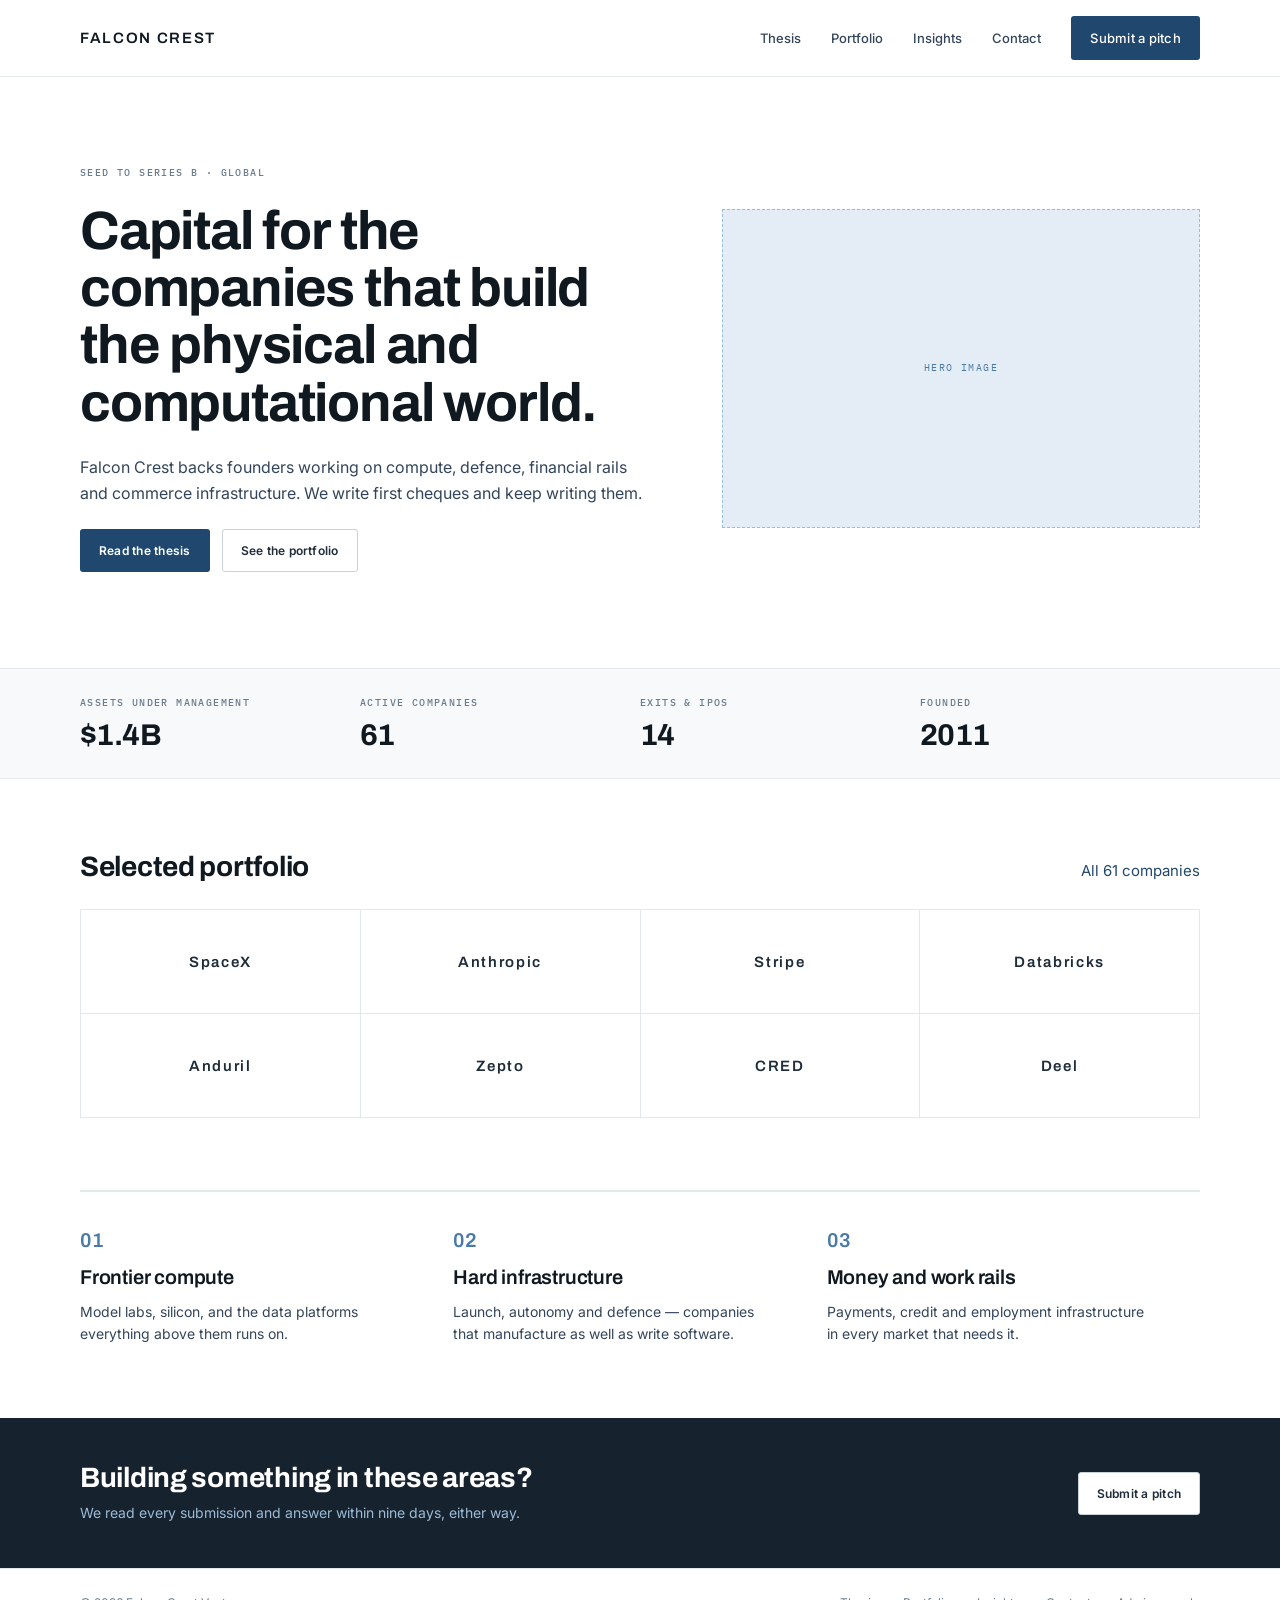
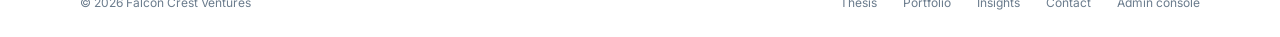
==== 92610120001_vats_kotadia/website/index.html @ a53edbc1 "Add Falcon Crest Ventures CSE submission and Pages deploy. Commit the original 92610120001_vats_kota" ====
<!DOCTYPE html>
<html lang="en">
<head>
  <meta charset="UTF-8">
  <meta name="viewport" content="width=device-width, initial-scale=1">
  <meta name="description" content="Falcon Crest Ventures backs founders building compute, defence, financial rails and commerce infrastructure. Seed to Series B, global.">
  <meta name="author" content="Vats Kotadia">
  <meta name="enrolment" content="92610120001">
  <title>Falcon Crest Ventures — Capital for the companies that build</title>
  <link rel="preconnect" href="https://fonts.googleapis.com">
  <link rel="preconnect" href="https://fonts.gstatic.com" crossorigin>
  <link href="https://fonts.googleapis.com/css2?family=Archivo:wght@400;600;700&family=IBM+Plex+Mono:wght@500&family=Inter:wght@400;500;600&display=swap" rel="stylesheet">
  <link rel="stylesheet" href="css/style.css">
</head>
<body>
  <a class="skip-link" href="#main">Skip to content</a>

  <!-- ============ Header ============ -->
  <header class="site-header">
    <div class="wrap site-header__inner">
      <a class="wordmark" href="index.html">Falcon Crest</a>

      <button class="nav-toggle" type="button" aria-expanded="false" aria-controls="site-nav">
        <span></span>
        <span class="sr-only">Open menu</span>
      </button>

      <nav class="site-nav" id="site-nav" aria-label="Main">
        <a href="thesis.html">Thesis</a>
        <a href="portfolio.html">Portfolio</a>
        <a href="insights.html">Insights</a>
        <a href="contact.html">Contact</a>
        <a class="btn btn--primary" href="contact.html">Submit a pitch</a>
      </nav>
    </div>
  </header>

  <main id="main">

    <!-- ============ Hero ============ -->
    <section class="wrap hero">
      <div class="hero__copy">
        <span class="eyebrow">Seed to Series B · Global</span>
        <h1 class="display-xl">Capital for the companies that build the physical and computational world.</h1>
        <p class="lead">Falcon Crest backs founders working on compute, defence, financial rails and commerce infrastructure. We write first cheques and keep writing them.</p>
        <div class="hero__actions">
          <a class="btn btn--primary" href="thesis.html">Read the thesis</a>
          <a class="btn btn--secondary" href="portfolio.html">See the portfolio</a>
        </div>
      </div>
      <div class="hero__media">
        <div class="media-slot">Hero image</div>
      </div>
    </section>

    <!-- ============ Firm statistics ============ -->
    <section class="band" aria-label="Firm at a glance">
      <div class="wrap stats">
        <div class="stat">
          <span class="eyebrow stat__label">Assets under management</span>
          <p class="metric">$1.4B</p>
        </div>
        <div class="stat">
          <span class="eyebrow stat__label">Active companies</span>
          <p class="metric">61</p>
        </div>
        <div class="stat">
          <span class="eyebrow stat__label">Exits &amp; IPOs</span>
          <p class="metric">14</p>
        </div>
        <div class="stat">
          <span class="eyebrow stat__label">Founded</span>
          <p class="metric">2011</p>
        </div>
      </div>
    </section>

    <!-- ============ Selected portfolio ============ -->
    <section class="wrap section">
      <div class="section-head">
        <h2 class="h1">Selected portfolio</h2>
        <a href="portfolio.html">All 61 companies</a>
      </div>

      <div class="logo-grid">
        <a class="logo-cell" href="company.html">SpaceX</a>
        <a class="logo-cell" href="company.html">Anthropic</a>
        <a class="logo-cell" href="company.html">Stripe</a>
        <a class="logo-cell" href="company.html">Databricks</a>
        <a class="logo-cell" href="company.html">Anduril</a>
        <a class="logo-cell" href="company.html">Zepto</a>
        <a class="logo-cell" href="company.html">CRED</a>
        <a class="logo-cell" href="company.html">Deel</a>
      </div>
    </section>

    <!-- ============ Focus areas ============ -->
    <section class="wrap" aria-label="Where we invest">
      <div class="focus-areas">
        <article class="focus">
          <span class="focus__index">01</span>
          <h3 class="h2">Frontier compute</h3>
          <p>Model labs, silicon, and the data platforms everything above them runs on.</p>
        </article>
        <article class="focus">
          <span class="focus__index">02</span>
          <h3 class="h2">Hard infrastructure</h3>
          <p>Launch, autonomy and defence — companies that manufacture as well as write software.</p>
        </article>
        <article class="focus">
          <span class="focus__index">03</span>
          <h3 class="h2">Money and work rails</h3>
          <p>Payments, credit and employment infrastructure in every market that needs it.</p>
        </article>
      </div>
    </section>

    <!-- ============ Call to action ============ -->
    <section class="cta-band">
      <div class="wrap cta-band__inner">
        <div>
          <h2 class="h1">Building something in these areas?</h2>
          <p>We read every submission and answer within nine days, either way.</p>
        </div>
        <a class="btn btn--secondary" href="contact.html">Submit a pitch</a>
      </div>
    </section>

  </main>

  <!-- ============ Footer ============ -->
  <footer class="site-footer">
    <div class="wrap site-footer__inner">
      <p>&copy; <span data-year>2026</span> Falcon Crest Ventures</p>
      <nav class="footer-links" aria-label="Footer">
        <a href="thesis.html">Thesis</a>
        <a href="portfolio.html">Portfolio</a>
        <a href="insights.html">Insights</a>
        <a href="contact.html">Contact</a>
        <a href="admin/login.html">Admin console</a>
      </nav>
    </div>
  </footer>

  <script src="js/main.js"></script>
</body>
</html>
---- 92610120001_vats_kotadia/website/css/style.css ----
/* ==========================================================================
   Falcon Crest Ventures — main stylesheet
   Vats Kotadia · Enrolment no. 92610120001
   Web Technology (01CE1306) — CSE Project
   Hand-written CSS3. No frameworks.
   Contents:
     1.  Design tokens (custom properties)
     2.  Reset and base elements
     3.  Typography scale
     4.  Layout helpers
     5.  Buttons, chips, pills
     6.  Site header and navigation
     7.  Site footer
     8.  Home page sections
     9.  Portfolio grid and filters
     10. Company detail page
     11. Thesis page
     12. Insights page
     13. Contact page and forms
     14. Responsive breakpoints
   ========================================================================== */

/* ---------- 1. Design tokens ---------- */
:root {
  /* ink */
  --ink-900: #101820;
  --ink-700: #1f2c3a;
  --ink-600: #33455a;
  --ink-400: #6b7c8d;
  --ink-300: #95a3b0;

  /* brand */
  --brand-700: #20486f;
  --brand-500: #4a7aa8;
  --brand-300: #9bbbd6;
  --brand-100: #e4edf6;

  /* surfaces */
  --surface: #ffffff;
  --paper: #f7f9fb;
  --dark: #16222e;

  /* lines */
  --line-strong: #c9d2da;
  --line: #e3e8ed;

  /* state */
  --success: #1e7a4d;
  --warn: #a96a14;
  --danger: #b03a2e;

  /* type */
  --font-display: "Archivo", "Helvetica Neue", Arial, sans-serif;
  --font-body: "Inter", "Segoe UI", Roboto, Helvetica, Arial, sans-serif;
  --font-mono: "IBM Plex Mono", "SFMono-Regular", Consolas, monospace;

  /* spacing */
  --gutter: 80px;
  --radius: 3px;

  /* motion */
  --ease: cubic-bezier(0.2, 0, 0.2, 1);
}

/* ---------- 2. Reset and base ---------- */
*,
*::before,
*::after {
  box-sizing: border-box;
}

html {
  -webkit-text-size-adjust: 100%;
  scroll-behavior: smooth;
}

body {
  margin: 0;
  background: var(--surface);
  color: var(--ink-900);
  font-family: var(--font-body);
  font-size: 15px;
  line-height: 1.6;
  -webkit-font-smoothing: antialiased;
}

img {
  max-width: 100%;
  display: block;
}

a {
  color: var(--brand-700);
  text-decoration: none;
}

a:hover {
  text-decoration: underline;
}

ul,
ol {
  margin: 0;
  padding: 0;
  list-style: none;
}

/* Keyboard focus stays visible everywhere. */
:focus-visible {
  outline: 2px solid var(--brand-500);
  outline-offset: 2px;
}

/* Screen-reader-only text, used for form and landmark labels. */
.sr-only {
  position: absolute;
  width: 1px;
  height: 1px;
  padding: 0;
  margin: -1px;
  overflow: hidden;
  clip: rect(0, 0, 0, 0);
  white-space: nowrap;
  border: 0;
}

.skip-link {
  position: absolute;
  left: -9999px;
  top: 0;
  z-index: 100;
  background: var(--brand-700);
  color: #fff;
  padding: 10px 18px;
}

.skip-link:focus {
  left: 12px;
  top: 12px;
}

/* ---------- 3. Typography ---------- */
h1,
h2,
h3,
h4 {
  font-family: var(--font-display);
  margin: 0;
  line-height: 1.15;
  letter-spacing: -0.01em;
}

p {
  margin: 0;
}

.display-xl {
  font-size: clamp(32px, 4.4vw, 54px);
  font-weight: 700;
  letter-spacing: -0.022em;
  line-height: 1.06;
}

.display-l {
  font-size: clamp(28px, 3.2vw, 38px);
  font-weight: 700;
  letter-spacing: -0.018em;
  line-height: 1.1;
}

.h1 {
  font-size: clamp(22px, 2.2vw, 28px);
  font-weight: 700;
}

.h2 {
  font-size: 20px;
  font-weight: 600;
}

.h3 {
  font-size: 15px;
  font-weight: 600;
}

.eyebrow {
  font-family: var(--font-mono);
  font-size: 10px;
  font-weight: 500;
  letter-spacing: 0.14em;
  text-transform: uppercase;
  color: var(--ink-400);
  display: block;
}

.lead {
  font-size: 16px;
  line-height: 1.65;
  color: var(--ink-600);
  max-width: 62ch;
}

.body-sm {
  font-size: 12px;
  color: var(--ink-400);
}

.metric {
  font-family: var(--font-display);
  font-size: 30px;
  font-weight: 700;
  letter-spacing: -0.02em;
  line-height: 1.1;
}

.muted {
  color: var(--ink-600);
}

/* ---------- 4. Layout helpers ---------- */
.wrap {
  max-width: 1440px;
  margin: 0 auto;
  padding-inline: var(--gutter);
}

.section {
  padding-block: 72px;
}

.section--tight {
  padding-block: 44px;
}

.section-head {
  display: flex;
  justify-content: space-between;
  align-items: flex-end;
  gap: 24px;
  margin-bottom: 26px;
}

.rule-top {
  border-top: 1px solid var(--line);
}

.grid {
  display: grid;
  gap: 24px;
}

.band {
  background: var(--paper);
  border-block: 1px solid var(--line);
}

/* ---------- 5. Buttons, chips, pills ---------- */
.btn {
  display: inline-flex;
  align-items: center;
  justify-content: center;
  gap: 8px;
  font-family: var(--font-body);
  font-size: 12px;
  font-weight: 600;
  letter-spacing: 0.02em;
  padding: 11px 18px;
  border-radius: var(--radius);
  border: 1px solid transparent;
  cursor: pointer;
  transition: background-color 0.15s var(--ease), border-color 0.15s var(--ease);
  text-decoration: none;
}

.btn:hover {
  text-decoration: none;
}

.btn--primary {
  background: var(--brand-700);
  color: #fff;
}

.btn--primary:hover {
  background: #17395a;
}

.btn--secondary {
  background: var(--surface);
  color: var(--ink-700);
  border-color: var(--line-strong);
}

.btn--secondary:hover {
  border-color: var(--ink-400);
  background: var(--paper);
}

.btn--ghost {
  background: var(--paper);
  color: var(--brand-700);
}

.btn--block {
  width: 100%;
}

.btn:disabled,
.btn[aria-disabled="true"] {
  opacity: 0.55;
  cursor: not-allowed;
}

.chip {
  display: inline-flex;
  align-items: center;
  font-family: var(--font-body);
  font-size: 13px;
  font-weight: 500;
  padding: 7px 14px;
  border-radius: var(--radius);
  border: 1px solid var(--line);
  background: var(--surface);
  color: var(--ink-600);
  cursor: pointer;
  transition: background-color 0.15s var(--ease), border-color 0.15s var(--ease);
}

.chip:hover {
  border-color: var(--line-strong);
}

.chip[aria-pressed="true"],
.chip.is-active,
.chip:has(input:checked) {
  background: var(--brand-100);
  border-color: var(--brand-300);
  color: var(--brand-700);
}

/* The segmented control uses real radios, hidden inside their labels. */
.chip:has(input:focus-visible) {
  outline: 2px solid var(--brand-500);
  outline-offset: 2px;
}

.chip-row {
  display: flex;
  flex-wrap: wrap;
  gap: 8px;
}

.pill {
  display: inline-flex;
  align-items: center;
  font-size: 12px;
}

.pill--current {
  color: var(--success);
}

.pill--overdue {
  color: var(--warn);
  border: 1px solid var(--warn);
  border-radius: var(--radius);
  padding: 3px 10px;
}

/* ---------- 6. Site header ---------- */
.site-header {
  position: sticky;
  top: 0;
  z-index: 40;
  background: var(--surface);
  border-bottom: 1px solid var(--line);
}

.site-header__inner {
  display: flex;
  align-items: center;
  justify-content: space-between;
  min-height: 76px;
}

.wordmark {
  font-family: var(--font-display);
  font-size: 15px;
  font-weight: 600;
  letter-spacing: 0.11em;
  text-transform: uppercase;
  color: var(--ink-900);
  text-decoration: none;
}

.wordmark:hover {
  text-decoration: none;
}

.site-nav {
  display: flex;
  align-items: center;
  gap: 30px;
}

.site-nav a {
  font-size: 13px;
  font-weight: 500;
  color: var(--ink-600);
  text-decoration: none;
}

.site-nav a:hover {
  color: var(--ink-900);
  text-decoration: none;
}

.site-nav a[aria-current="page"] {
  color: var(--brand-700);
}

/* .site-nav a is more specific than .btn--primary, so without this the button
   label inherits the nav link colour and disappears against the dark fill. */
.site-nav a.btn--primary,
.site-nav a.btn--primary:hover {
  color: #fff;
}

.site-nav a.btn--secondary {
  color: var(--ink-700);
}

.site-footer a.btn--primary {
  color: #fff;
}

/* Hamburger — only shown on narrow screens. */
.nav-toggle {
  display: none;
  width: 42px;
  height: 38px;
  padding: 0;
  background: var(--surface);
  border: 1px solid var(--line-strong);
  border-radius: var(--radius);
  cursor: pointer;
}

.nav-toggle span,
.nav-toggle span::before,
.nav-toggle span::after {
  display: block;
  width: 18px;
  height: 1.5px;
  background: var(--ink-900);
  margin-inline: auto;
  transition: transform 0.2s var(--ease), opacity 0.2s var(--ease);
}

.nav-toggle span::before,
.nav-toggle span::after {
  content: "";
  position: relative;
}

.nav-toggle span::before {
  top: -5px;
}

.nav-toggle span::after {
  top: 3.5px;
}

.nav-toggle[aria-expanded="true"] span {
  background: transparent;
}

.nav-toggle[aria-expanded="true"] span::before {
  transform: translateY(5px) rotate(45deg);
}

.nav-toggle[aria-expanded="true"] span::after {
  transform: translateY(-3.5px) rotate(-45deg);
}

/* ---------- 7. Site footer ---------- */
.site-footer {
  border-top: 1px solid var(--line);
  padding-block: 24px;
}

.site-footer__inner {
  display: flex;
  align-items: center;
  justify-content: space-between;
  gap: 20px;
  flex-wrap: wrap;
}

.site-footer a,
.site-footer p {
  font-size: 12px;
  color: var(--ink-400);
  text-decoration: none;
}

.site-footer a:hover {
  color: var(--ink-700);
}

.footer-links {
  display: flex;
  gap: 26px;
  flex-wrap: wrap;
}

/* ---------- 8. Home ---------- */
.hero {
  display: grid;
  grid-template-columns: minmax(0, 1fr) minmax(0, 0.85fr);
  gap: 80px;
  align-items: center;
  padding-block: 88px 96px;
}

.hero__copy > * + * {
  margin-top: 22px;
}

.hero__actions {
  display: flex;
  gap: 12px;
  flex-wrap: wrap;
}

/* Placeholder blocks stand in for photography that is not part of this brief. */
.media-slot {
  display: grid;
  place-items: center;
  background: var(--brand-100);
  border: 1px dashed var(--brand-300);
  aspect-ratio: 3 / 2;
  color: var(--brand-500);
  font-family: var(--font-mono);
  font-size: 10px;
  letter-spacing: 0.14em;
  text-transform: uppercase;
}

.media-slot--wide {
  aspect-ratio: 21 / 10;
}

.stats {
  display: grid;
  grid-template-columns: repeat(4, minmax(0, 1fr));
  gap: 0;
  padding-block: 26px;
}

/* Grid children need min-width:0 or long values force the track wider. */
.stat {
  min-width: 0;
}

.stat__label {
  margin-bottom: 8px;
}

.logo-grid {
  display: grid;
  grid-template-columns: repeat(4, minmax(0, 1fr));
  border: 1px solid var(--line);
  border-right: 0;
  border-bottom: 0;
}

.logo-cell {
  display: grid;
  place-items: center;
  min-height: 104px;
  border-right: 1px solid var(--line);
  border-bottom: 1px solid var(--line);
  font-family: var(--font-display);
  font-size: 15px;
  font-weight: 600;
  letter-spacing: 0.11em;
  color: var(--ink-700);
  text-decoration: none;
  transition: background-color 0.15s var(--ease);
}

.logo-cell:hover {
  background: var(--paper);
  text-decoration: none;
}

.focus-areas {
  display: grid;
  grid-template-columns: repeat(3, minmax(0, 1fr));
  gap: 0;
  margin-bottom: 72px;
}

.focus {
  border-top: 2px solid var(--line);
  padding: 32px 48px 0 0;
}

.focus__index {
  color: var(--brand-500);
  font-family: var(--font-display);
  font-size: 20px;
  font-weight: 600;
  display: block;
  margin-bottom: 10px;
}

.focus h3 {
  margin-bottom: 12px;
}

.focus p {
  color: var(--ink-600);
  font-size: 14px;
  max-width: 40ch;
}

.cta-band {
  background: var(--dark);
  color: #fff;
  padding-block: 44px;
}

.cta-band__inner {
  display: flex;
  align-items: center;
  justify-content: space-between;
  gap: 32px;
  flex-wrap: wrap;
}

.cta-band h2 {
  color: #fff;
  margin-bottom: 8px;
}

.cta-band p {
  color: var(--brand-300);
  font-size: 14px;
}

/* ---------- 9. Portfolio ---------- */
.filter-bar {
  display: flex;
  justify-content: space-between;
  align-items: center;
  gap: 20px;
  flex-wrap: wrap;
  margin-bottom: 28px;
}

.filter-bar__right {
  display: flex;
  align-items: center;
  gap: 10px;
  flex-wrap: wrap;
}

.company-grid {
  display: grid;
  grid-template-columns: repeat(4, minmax(0, 1fr));
  gap: 24px;
}

.company-card {
  display: flex;
  flex-direction: column;
  gap: 14px;
  padding: 20px 20px 18px;
  border: 1px solid var(--line);
  border-radius: var(--radius);
  background: var(--surface);
  transition: border-color 0.15s var(--ease);
}

.company-card:hover {
  border-color: var(--line-strong);
}

.company-card__logo {
  display: grid;
  place-items: center;
  height: 64px;
  background: var(--paper);
  font-family: var(--font-display);
  font-size: 15px;
  font-weight: 600;
  letter-spacing: 0.1em;
  color: var(--ink-700);
}

.company-card__meta {
  font-family: var(--font-mono);
  font-size: 10px;
  letter-spacing: 0.14em;
  text-transform: uppercase;
  color: var(--brand-500);
  display: block;
  margin-bottom: 6px;
}

.company-card h3 {
  font-size: 20px;
  margin-bottom: 6px;
}

.company-card p {
  font-size: 14px;
  color: var(--ink-600);
}

.company-card__foot {
  margin-top: auto;
  padding-top: 14px;
  border-top: 1px solid var(--line);
  font-size: 12px;
  color: var(--ink-400);
}

.load-more {
  display: flex;
  justify-content: center;
  margin-top: 40px;
}

.empty-state {
  border: 1px dashed var(--line-strong);
  border-radius: var(--radius);
  padding: 48px;
  text-align: center;
  color: var(--ink-600);
}

/* ---------- 10. Company detail ---------- */
.breadcrumb {
  display: flex;
  gap: 8px;
  align-items: center;
  font-size: 12px;
  color: var(--ink-400);
  margin-bottom: 22px;
}

.detail-head {
  display: grid;
  grid-template-columns: minmax(0, 1.4fr) minmax(0, 1fr);
  gap: 64px;
  align-items: start;
}

.fact-table {
  width: 100%;
  border-collapse: collapse;
}

.fact-table th,
.fact-table td {
  text-align: left;
  padding: 13px 0;
  border-bottom: 1px solid var(--line);
  font-size: 14px;
}

.fact-table th {
  font-family: var(--font-mono);
  font-size: 10px;
  font-weight: 500;
  letter-spacing: 0.14em;
  text-transform: uppercase;
  color: var(--ink-400);
  width: 45%;
}

.fact-table td {
  color: var(--ink-900);
  font-weight: 500;
}

.timeline {
  border-left: 2px solid var(--line);
  padding-left: 26px;
}

.timeline li {
  padding-bottom: 26px;
  position: relative;
}

.timeline li::before {
  content: "";
  position: absolute;
  left: -33px;
  top: 6px;
  width: 9px;
  height: 9px;
  background: var(--brand-500);
  border-radius: 50%;
}

.timeline time {
  font-family: var(--font-mono);
  font-size: 10px;
  letter-spacing: 0.14em;
  text-transform: uppercase;
  color: var(--ink-400);
  display: block;
  margin-bottom: 5px;
}

/* ---------- 11. Thesis ---------- */
.criteria {
  display: grid;
  grid-template-columns: repeat(2, minmax(0, 1fr));
  gap: 80px;
}

.criteria li {
  display: flex;
  gap: 12px;
  margin-bottom: 20px;
}

.criteria .marker {
  flex: 0 0 auto;
  width: 9px;
  height: 9px;
  margin-top: 7px;
  border-radius: 1px;
}

.criteria--yes .marker {
  background: var(--brand-500);
}

.criteria--no .marker {
  background: var(--ink-300);
}

.criteria h4 {
  font-size: 15px;
  margin-bottom: 5px;
}

.criteria p {
  font-size: 14px;
  color: var(--ink-600);
}

.terms {
  display: grid;
  grid-template-columns: repeat(4, minmax(0, 1fr));
  padding-block: 26px;
}

.tag-row {
  display: flex;
  gap: 6px;
  flex-wrap: wrap;
  margin-top: 14px;
}

.tag {
  font-size: 13px;
  padding: 6px 12px;
  border: 1px solid var(--line);
  border-radius: var(--radius);
  color: var(--ink-600);
}

/* ---------- 12. Insights ---------- */
.insight-split {
  display: grid;
  grid-template-columns: minmax(0, 1.7fr) minmax(0, 1fr);
  gap: 48px;
}

.feature > * + * {
  margin-top: 16px;
}

.byline {
  display: flex;
  align-items: center;
  gap: 10px;
  margin-top: 22px;
}

.avatar {
  width: 28px;
  height: 28px;
  border-radius: 50%;
  background: var(--brand-300);
  flex: 0 0 auto;
  display: grid;
  place-items: center;
  font-size: 11px;
  font-weight: 600;
  color: var(--brand-700);
}

.article-list li {
  padding-block: 20px;
  border-bottom: 1px solid var(--line);
}

.article-list h3 {
  font-size: 20px;
  margin-block: 7px;
}

.article-list p {
  font-size: 14px;
  color: var(--ink-600);
}

.article-row {
  display: grid;
  grid-template-columns: repeat(3, minmax(0, 1fr));
  gap: 32px;
  margin-top: 48px;
}

.article-card > * + * {
  margin-top: 12px;
}

.article-card h3 {
  font-size: 20px;
}

.article-card p {
  font-size: 14px;
  color: var(--ink-600);
}

.newsletter {
  display: flex;
  align-items: center;
  justify-content: space-between;
  gap: 32px;
  flex-wrap: wrap;
  padding-block: 36px;
}

.newsletter__form {
  display: flex;
  gap: 10px;
  align-items: flex-start;
  flex-wrap: wrap;
}

/* ---------- 13. Forms ---------- */
.form-grid {
  display: grid;
  grid-template-columns: repeat(2, minmax(0, 1fr));
  gap: 20px;
}

.field {
  display: flex;
  flex-direction: column;
  gap: 8px;
  margin-bottom: 22px;
}

.field label {
  font-family: var(--font-mono);
  font-size: 10px;
  font-weight: 500;
  letter-spacing: 0.14em;
  text-transform: uppercase;
  color: var(--ink-400);
}

.field input[type="text"],
.field input[type="email"],
.field input[type="url"],
.field input[type="password"],
.field input[type="number"],
.field select,
.field textarea {
  font-family: var(--font-body);
  font-size: 14px;
  color: var(--ink-900);
  background: var(--surface);
  border: 1px solid var(--line-strong);
  border-radius: var(--radius);
  padding: 12px 14px;
  width: 100%;
  transition: border-color 0.15s var(--ease), box-shadow 0.15s var(--ease);
}

.field textarea {
  min-height: 120px;
  resize: vertical;
}

.field input:focus,
.field select:focus,
.field textarea:focus {
  border-color: var(--brand-500);
  box-shadow: 0 0 0 3px var(--brand-100);
  outline: none;
}

.field input::placeholder,
.field textarea::placeholder {
  color: var(--ink-300);
}

/* Validation states are driven by js/validation.js */
.field.is-invalid input,
.field.is-invalid select,
.field.is-invalid textarea {
  border-color: var(--danger);
}

.field.is-invalid input:focus,
.field.is-invalid select:focus,
.field.is-invalid textarea:focus {
  box-shadow: 0 0 0 3px rgba(176, 58, 46, 0.12);
}

.field.is-valid input,
.field.is-valid select,
.field.is-valid textarea {
  border-color: var(--success);
}

.field__error {
  font-size: 12px;
  color: var(--danger);
  min-height: 0;
  display: none;
}

.field.is-invalid .field__error {
  display: block;
}

.field__hint {
  font-size: 12px;
  color: var(--ink-400);
}

.char-count {
  font-size: 12px;
  color: var(--ink-400);
  text-align: right;
}

.char-count.is-over {
  color: var(--danger);
}

.segmented {
  display: flex;
  gap: 8px;
  flex-wrap: wrap;
}

/* .field label makes labels uppercase mono; the chips inside the segmented
   control are labels too, so they need their own treatment back. */
.field .segmented label.chip {
  font-family: var(--font-body);
  font-size: 13px;
  font-weight: 500;
  letter-spacing: 0;
  text-transform: none;
  color: var(--ink-600);
}

.field .segmented label.chip:has(input:checked) {
  color: var(--brand-700);
}

.dropzone {
  display: grid;
  place-items: center;
  min-height: 80px;
  background: var(--paper);
  border: 1px dashed var(--line-strong);
  border-radius: var(--radius);
  padding: 20px;
  text-align: center;
  color: var(--ink-400);
  font-size: 13px;
  cursor: pointer;
}

.dropzone.is-dragover {
  border-color: var(--brand-500);
  background: var(--brand-100);
}

.form-status {
  display: none;
  padding: 14px 16px;
  border-radius: var(--radius);
  font-size: 14px;
  margin-bottom: 22px;
}

.form-status.is-visible {
  display: block;
}

.form-status--ok {
  background: rgba(30, 122, 77, 0.09);
  border: 1px solid rgba(30, 122, 77, 0.35);
  color: var(--success);
}

.form-status--error {
  background: rgba(176, 58, 46, 0.08);
  border: 1px solid rgba(176, 58, 46, 0.35);
  color: var(--danger);
}

.submit-row {
  display: flex;
  align-items: center;
  gap: 16px;
  flex-wrap: wrap;
}

.contact-split {
  display: grid;
  grid-template-columns: minmax(0, 1.35fr) minmax(0, 1fr);
}

.contact-form-col {
  padding: 56px var(--gutter) 64px;
}

.contact-side {
  background: var(--paper);
  border-left: 1px solid var(--line);
  padding: 0;
}

.contact-side__block {
  padding: 32px 48px;
  border-bottom: 1px solid var(--line);
}

.contact-side__block:first-child {
  padding-top: 56px;
}

.contact-side__block a {
  font-size: 16px;
}

.office-grid {
  display: grid;
  grid-template-columns: repeat(2, minmax(0, 1fr));
  gap: 40px;
}

.office address {
  font-style: normal;
  font-size: 14px;
  color: var(--ink-600);
  margin-top: 8px;
}

/* ---------- 14. Responsive ---------- */

/* Large desktop down to small laptop */
@media (max-width: 1180px) {
  :root {
    --gutter: 48px;
  }

  .hero {
    gap: 48px;
  }

  .company-grid {
    grid-template-columns: repeat(3, minmax(0, 1fr));
  }

  .criteria {
    gap: 48px;
  }
}

/* Tablet */
@media (max-width: 900px) {
  :root {
    --gutter: 32px;
  }

  .nav-toggle {
    display: block;
  }

  /* Collapse the nav into a stacked panel under the header. */
  .site-nav {
    position: absolute;
    left: 0;
    right: 0;
    top: 100%;
    flex-direction: column;
    align-items: stretch;
    gap: 0;
    background: var(--surface);
    border-bottom: 1px solid var(--line);
    padding: 8px var(--gutter) 20px;
    display: none;
  }

  .site-nav.is-open {
    display: flex;
  }

  .site-nav a {
    padding-block: 13px;
    border-bottom: 1px solid var(--line);
    font-size: 15px;
  }

  .site-nav .btn {
    margin-top: 14px;
    justify-content: center;
  }

  .hero {
    grid-template-columns: 1fr;
    padding-block: 48px 56px;
  }

  .hero__media {
    order: -1;
  }

  .stats {
    grid-template-columns: repeat(2, minmax(0, 1fr));
    gap: 24px 0;
  }

  .logo-grid {
    grid-template-columns: repeat(2, minmax(0, 1fr));
  }

  .focus-areas {
    grid-template-columns: 1fr;
    gap: 0;
  }

  .focus {
    padding-right: 0;
    padding-bottom: 28px;
  }

  .company-grid {
    grid-template-columns: repeat(2, minmax(0, 1fr));
  }

  .criteria,
  .insight-split,
  .detail-head {
    grid-template-columns: 1fr;
    gap: 40px;
  }

  .article-row {
    grid-template-columns: 1fr;
    gap: 36px;
  }

  .terms {
    grid-template-columns: repeat(2, minmax(0, 1fr));
    gap: 24px 0;
  }

  .contact-split {
    grid-template-columns: 1fr;
  }

  .contact-form-col {
    padding: 40px var(--gutter) 48px;
  }

  .contact-side {
    border-left: 0;
    border-top: 1px solid var(--line);
  }

  .contact-side__block {
    padding: 28px var(--gutter);
  }

  .contact-side__block:first-child {
    padding-top: 32px;
  }

  .section {
    padding-block: 48px;
  }
}

/* Phone */
@media (max-width: 600px) {
  :root {
    --gutter: 20px;
  }

  body {
    font-size: 14px;
  }

  .section-head {
    flex-direction: column;
    align-items: flex-start;
    gap: 10px;
  }

  .stats,
  .terms {
    grid-template-columns: 1fr;
  }

  .logo-grid,
  .company-grid,
  .form-grid,
  .office-grid {
    grid-template-columns: 1fr;
  }

  .filter-bar {
    align-items: stretch;
  }

  .chip-row {
    overflow-x: auto;
    flex-wrap: nowrap;
    padding-bottom: 6px;
    -webkit-overflow-scrolling: touch;
  }

  .newsletter__form,
  .cta-band__inner {
    width: 100%;
  }

  .newsletter__form .field {
    flex: 1 1 100%;
  }

  .btn {
    padding: 12px 18px;
  }
}

/* People who ask for less motion get none of ours. */
@media (prefers-reduced-motion: reduce) {
  html {
    scroll-behavior: auto;
  }

  *,
  *::before,
  *::after {
    transition-duration: 0.01ms !important;
    animation-duration: 0.01ms !important;
  }
}

/* Printing the site should not waste ink on chrome. */
@media print {
  .site-header,
  .site-footer,
  .nav-toggle,
  .cta-band {
    display: none;
  }
}

/* ==========================================================================
   15. Small layout classes
   These replace inline style attributes so presentation stays in the
   stylesheet. Chart bar percentages remain inline because they are data.
   ========================================================================== */

.measure-narrow {
  max-width: 34ch;
}

.stack-gap {
  margin-top: 26px;
}

.section-gap {
  margin-top: 48px;
  margin-bottom: 20px;
}

.title-gap {
  margin-block: 10px 16px;
}

.title-gap-lg {
  margin-block: 18px;
  max-width: 16ch;
}

.list-heading {
  margin-bottom: 22px;
}

.body-gap {
  margin-top: 16px;
}

.field--inline {
  margin: 0;
  min-width: 260px;
}

.field--flush {
  margin: 0;
}

.consent-label {
  font-family: var(--font-body);
  font-size: 13px;
  font-weight: 500;
  letter-spacing: 0;
  text-transform: none;
  color: var(--ink-600);
}

.status-inline {
  flex: 1 1 100%;
  margin-bottom: 0;
}

.actions-flush {
  padding-block: 0;
}

.contact-side__block--last {
  border-bottom: 0;
}

.textarea--short {
  min-height: 80px;
}

.login-support {
  color: var(--brand-300);
}
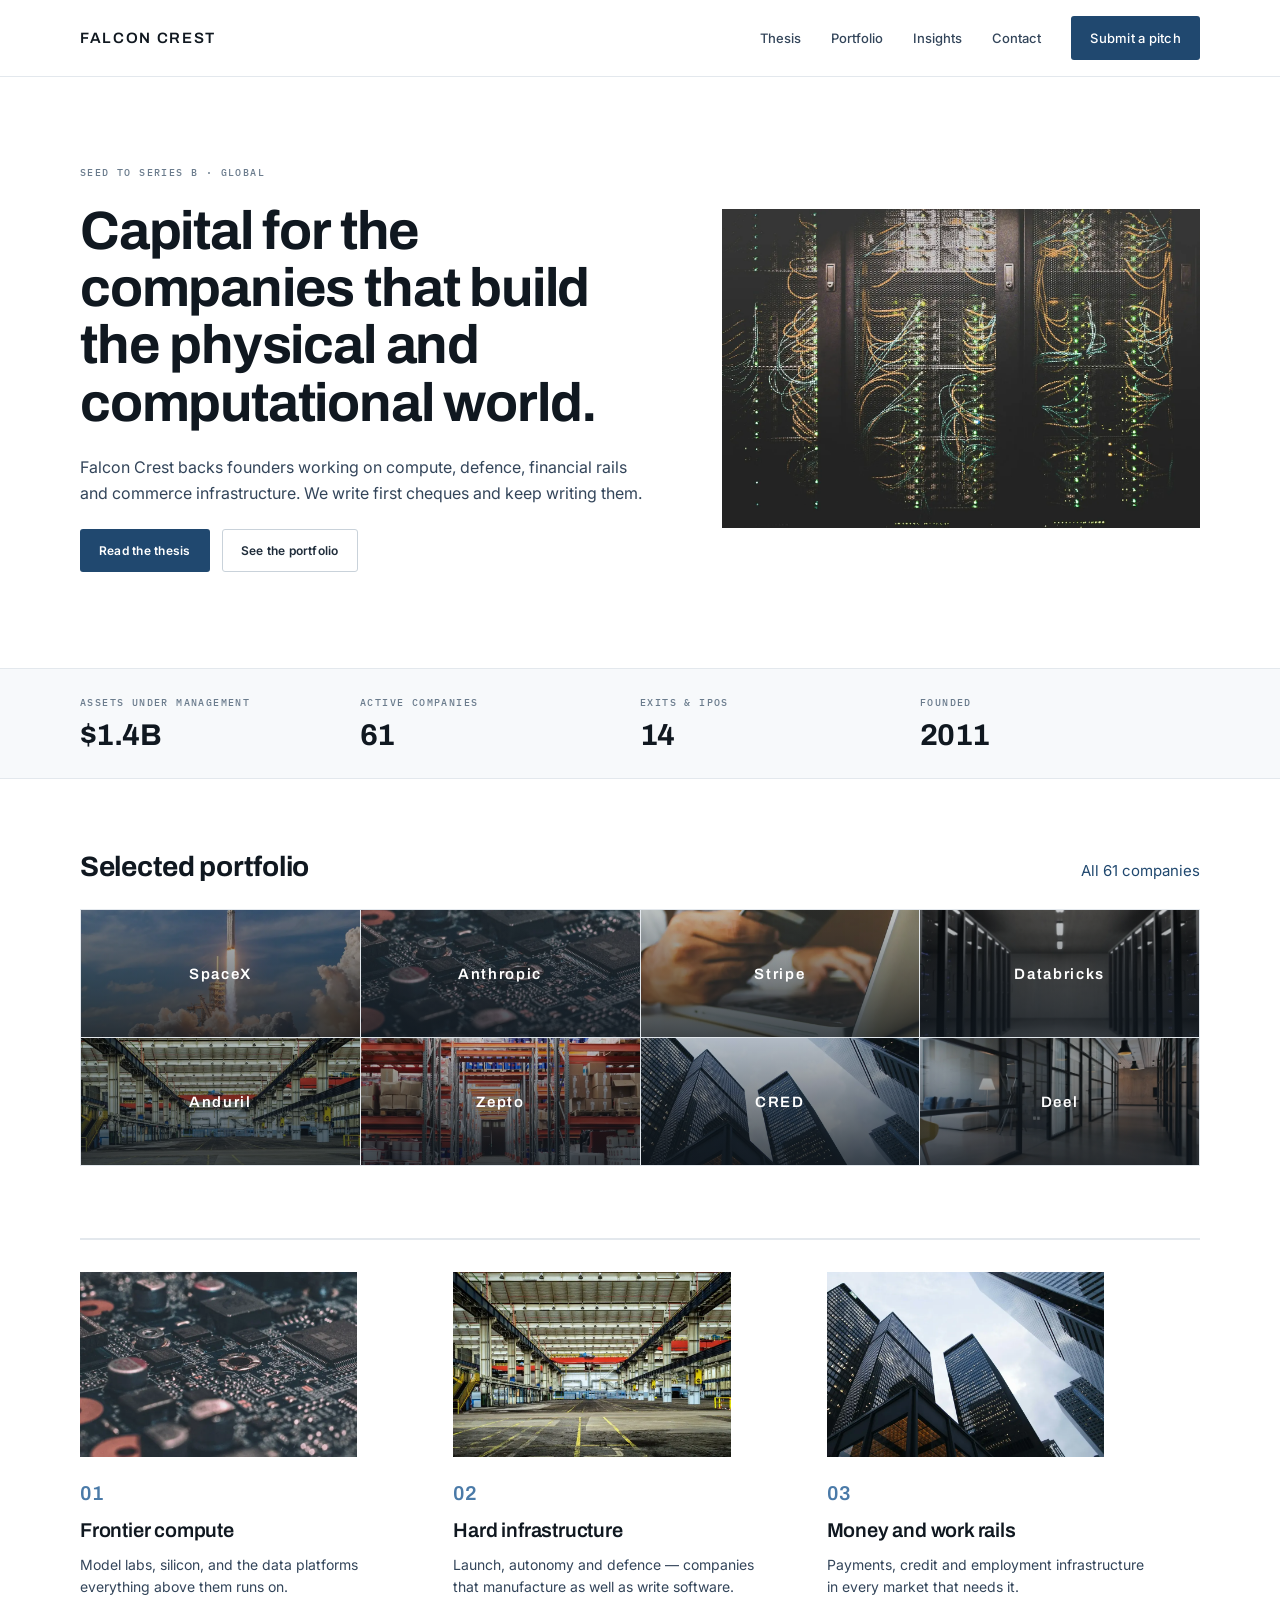
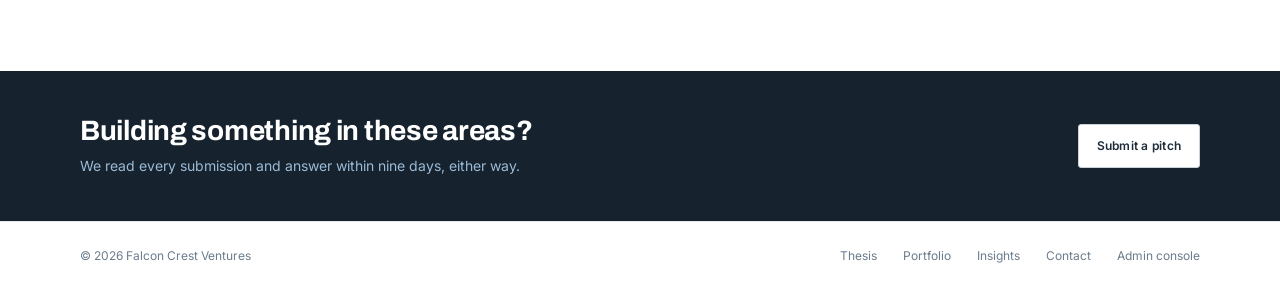
==== commit 21346efe: "Add free photographs to the Falcon Crest site. Place cropped Unsplash and Pexels images in the exist" ====
--- a/92610120001_vats_kotadia/website/index.html
+++ b/92610120001_vats_kotadia/website/index.html
@@ -49,7 +49,7 @@
         </div>
       </div>
       <div class="hero__media">
-        <div class="media-slot">Hero image</div>
+        <img class="shot shot--std" src="images/hero-servers.webp" width="1400" height="933" alt="Server racks in a dark hall, status lights tracing the cable runs">
       </div>
     </section>
 
@@ -83,14 +83,14 @@
       </div>
 
       <div class="logo-grid">
-        <a class="logo-cell" href="company.html">SpaceX</a>
-        <a class="logo-cell" href="company.html">Anthropic</a>
-        <a class="logo-cell" href="company.html">Stripe</a>
-        <a class="logo-cell" href="company.html">Databricks</a>
-        <a class="logo-cell" href="company.html">Anduril</a>
-        <a class="logo-cell" href="company.html">Zepto</a>
-        <a class="logo-cell" href="company.html">CRED</a>
-        <a class="logo-cell" href="company.html">Deel</a>
+        <a class="logo-cell" href="company.html"><img src="images/launch.webp" width="960" height="640" alt="" loading="lazy"><span>SpaceX</span></a>
+        <a class="logo-cell" href="company.html"><img src="images/silicon.webp" width="960" height="640" alt="" loading="lazy"><span>Anthropic</span></a>
+        <a class="logo-cell" href="company.html"><img src="images/payments.webp" width="960" height="640" alt="" loading="lazy"><span>Stripe</span></a>
+        <a class="logo-cell" href="company.html"><img src="images/aisle.webp" width="1400" height="667" alt="" loading="lazy"><span>Databricks</span></a>
+        <a class="logo-cell" href="company.html"><img src="images/factory.webp" width="960" height="640" alt="" loading="lazy"><span>Anduril</span></a>
+        <a class="logo-cell" href="company.html"><img src="images/warehouse.webp" width="960" height="640" alt="" loading="lazy"><span>Zepto</span></a>
+        <a class="logo-cell" href="company.html"><img src="images/towers.webp" width="960" height="640" alt="" loading="lazy"><span>CRED</span></a>
+        <a class="logo-cell" href="company.html"><img src="images/office.webp" width="1400" height="667" alt="" loading="lazy"><span>Deel</span></a>
       </div>
     </section>
 
@@ -98,16 +98,25 @@
     <section class="wrap" aria-label="Where we invest">
       <div class="focus-areas">
         <article class="focus">
+          <div class="focus__photo">
+            <img src="images/silicon.webp" width="960" height="640" alt="A processor and the components around it on a circuit board" loading="lazy">
+          </div>
           <span class="focus__index">01</span>
           <h3 class="h2">Frontier compute</h3>
           <p>Model labs, silicon, and the data platforms everything above them runs on.</p>
         </article>
         <article class="focus">
+          <div class="focus__photo">
+            <img src="images/factory.webp" width="960" height="640" alt="An empty factory hall with overhead cranes" loading="lazy">
+          </div>
           <span class="focus__index">02</span>
           <h3 class="h2">Hard infrastructure</h3>
           <p>Launch, autonomy and defence — companies that manufacture as well as write software.</p>
         </article>
         <article class="focus">
+          <div class="focus__photo">
+            <img src="images/towers.webp" width="960" height="640" alt="Glass office towers seen from street level" loading="lazy">
+          </div>
           <span class="focus__index">03</span>
           <h3 class="h2">Money and work rails</h3>
           <p>Payments, credit and employment infrastructure in every market that needs it.</p>
--- a/92610120001_vats_kotadia/website/css/style.css
+++ b/92610120001_vats_kotadia/website/css/style.css
@@ -533,7 +533,7 @@
   flex-wrap: wrap;
 }
 
-/* Placeholder blocks stand in for photography that is not part of this brief. */
+/* Legacy placeholder. Photographs now use .shot and .focus__photo. */
 .media-slot {
   display: grid;
   place-items: center;
@@ -576,23 +576,53 @@
 }
 
 .logo-cell {
+  position: relative;
   display: grid;
   place-items: center;
-  min-height: 104px;
+  min-height: 128px;
+  overflow: hidden;
   border-right: 1px solid var(--line);
   border-bottom: 1px solid var(--line);
   font-family: var(--font-display);
   font-size: 15px;
   font-weight: 600;
   letter-spacing: 0.11em;
-  color: var(--ink-700);
+  color: #fff;
   text-decoration: none;
-  transition: background-color 0.15s var(--ease);
+  background: var(--ink-900);
+  transition: color 0.15s var(--ease);
 }
 
 .logo-cell:hover {
-  background: var(--paper);
+  color: #fff;
   text-decoration: none;
+}
+
+.logo-cell:hover::after {
+  background: linear-gradient(to top, rgba(16, 24, 32, 0.86), rgba(16, 24, 32, 0.34));
+}
+
+.logo-cell img {
+  position: absolute;
+  inset: 0;
+  width: 100%;
+  height: 100%;
+  object-fit: cover;
+  z-index: 0;
+}
+
+.logo-cell span {
+  position: relative;
+  z-index: 2;
+}
+
+.logo-cell::after {
+  content: "";
+  position: absolute;
+  inset: 0;
+  z-index: 1;
+  background: linear-gradient(to top, rgba(16, 24, 32, 0.78), rgba(16, 24, 32, 0.22));
+  pointer-events: none;
 }
 
 .focus-areas {
@@ -626,6 +656,41 @@
   max-width: 40ch;
 }
 
+.focus__photo {
+  margin: 0 48px 20px 0;
+  aspect-ratio: 3 / 2;
+  overflow: hidden;
+  background: var(--ink-900);
+}
+
+.focus__photo img,
+.shot {
+  display: block;
+  width: 100%;
+  height: auto;
+  object-fit: cover;
+  background: var(--ink-900);
+}
+
+.focus__photo img {
+  aspect-ratio: 3 / 2;
+}
+
+.shot--wide {
+  aspect-ratio: 21 / 10;
+}
+
+.shot--std {
+  aspect-ratio: 3 / 2;
+}
+
+img.avatar {
+  width: 28px;
+  height: 28px;
+  object-fit: cover;
+  display: block;
+}
+
 .cta-band {
   background: var(--dark);
   color: #fff;
@@ -689,15 +754,16 @@
 }
 
 .company-card__logo {
-  display: grid;
-  place-items: center;
-  height: 64px;
-  background: var(--paper);
-  font-family: var(--font-display);
-  font-size: 15px;
-  font-weight: 600;
-  letter-spacing: 0.1em;
-  color: var(--ink-700);
+  height: auto;
+  aspect-ratio: 16 / 10;
+  overflow: hidden;
+  background: var(--ink-900);
+}
+
+.company-card__logo img {
+  width: 100%;
+  height: 100%;
+  object-fit: cover;
 }
 
 .company-card__meta {
@@ -1265,6 +1331,10 @@
     padding-bottom: 28px;
   }
 
+  .focus__photo {
+    margin-right: 0;
+  }
+
   .company-grid {
     grid-template-columns: repeat(2, minmax(0, 1fr));
   }
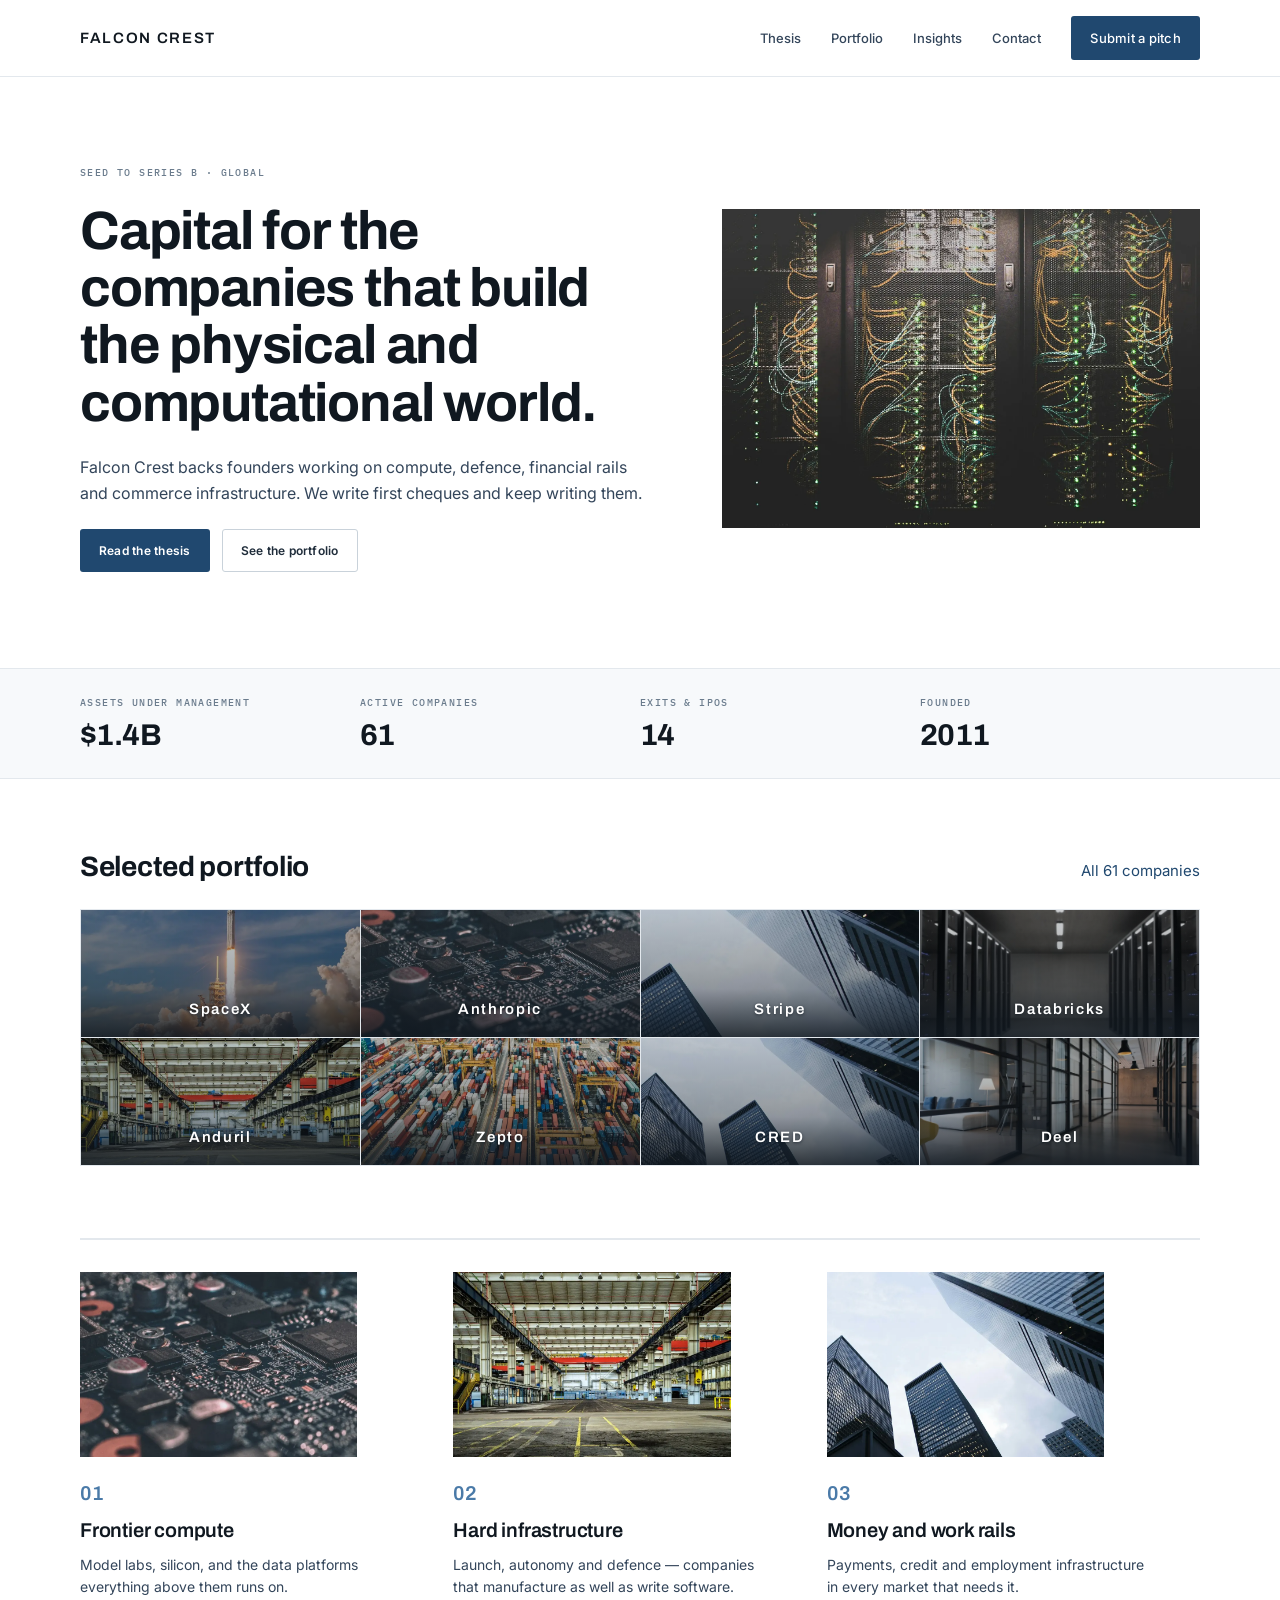
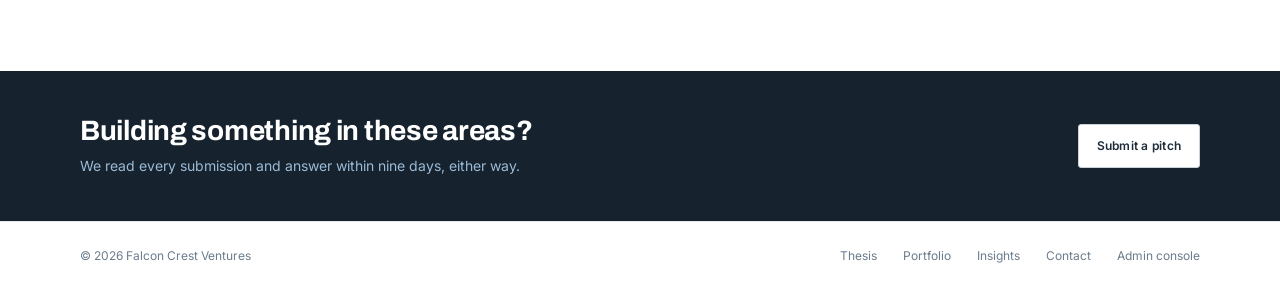
==== commit 2d715417: "Replace off-brand photos and pin logo labels to the dark scrim. Swap the card-in-hand and orange war" ====
--- a/92610120001_vats_kotadia/website/index.html
+++ b/92610120001_vats_kotadia/website/index.html
@@ -85,10 +85,10 @@
       <div class="logo-grid">
         <a class="logo-cell" href="company.html"><img src="images/launch.webp" width="960" height="640" alt="" loading="lazy"><span>SpaceX</span></a>
         <a class="logo-cell" href="company.html"><img src="images/silicon.webp" width="960" height="640" alt="" loading="lazy"><span>Anthropic</span></a>
-        <a class="logo-cell" href="company.html"><img src="images/payments.webp" width="960" height="640" alt="" loading="lazy"><span>Stripe</span></a>
+        <a class="logo-cell" href="company.html"><img src="images/glass.webp" width="960" height="640" alt="" loading="lazy"><span>Stripe</span></a>
         <a class="logo-cell" href="company.html"><img src="images/aisle.webp" width="1400" height="667" alt="" loading="lazy"><span>Databricks</span></a>
         <a class="logo-cell" href="company.html"><img src="images/factory.webp" width="960" height="640" alt="" loading="lazy"><span>Anduril</span></a>
-        <a class="logo-cell" href="company.html"><img src="images/warehouse.webp" width="960" height="640" alt="" loading="lazy"><span>Zepto</span></a>
+        <a class="logo-cell" href="company.html"><img src="images/port.webp" width="960" height="640" alt="" loading="lazy"><span>Zepto</span></a>
         <a class="logo-cell" href="company.html"><img src="images/towers.webp" width="960" height="640" alt="" loading="lazy"><span>CRED</span></a>
         <a class="logo-cell" href="company.html"><img src="images/office.webp" width="1400" height="667" alt="" loading="lazy"><span>Deel</span></a>
       </div>
--- a/92610120001_vats_kotadia/website/css/style.css
+++ b/92610120001_vats_kotadia/website/css/style.css
@@ -577,9 +577,11 @@
 
 .logo-cell {
   position: relative;
-  display: grid;
-  place-items: center;
+  display: flex;
+  align-items: flex-end;
+  justify-content: center;
   min-height: 128px;
+  padding: 0 12px 16px;
   overflow: hidden;
   border-right: 1px solid var(--line);
   border-bottom: 1px solid var(--line);
@@ -599,7 +601,7 @@
 }
 
 .logo-cell:hover::after {
-  background: linear-gradient(to top, rgba(16, 24, 32, 0.86), rgba(16, 24, 32, 0.34));
+  background: linear-gradient(to top, rgba(16, 24, 32, 0.92) 0%, rgba(16, 24, 32, 0.5) 42%, rgba(16, 24, 32, 0.28) 100%);
 }
 
 .logo-cell img {
@@ -614,6 +616,7 @@
 .logo-cell span {
   position: relative;
   z-index: 2;
+  text-shadow: 0 1px 3px rgba(16, 24, 32, 0.65);
 }
 
 .logo-cell::after {
@@ -621,7 +624,7 @@
   position: absolute;
   inset: 0;
   z-index: 1;
-  background: linear-gradient(to top, rgba(16, 24, 32, 0.78), rgba(16, 24, 32, 0.22));
+  background: linear-gradient(to top, rgba(16, 24, 32, 0.88) 0%, rgba(16, 24, 32, 0.42) 38%, rgba(16, 24, 32, 0.2) 100%);
   pointer-events: none;
 }
 
